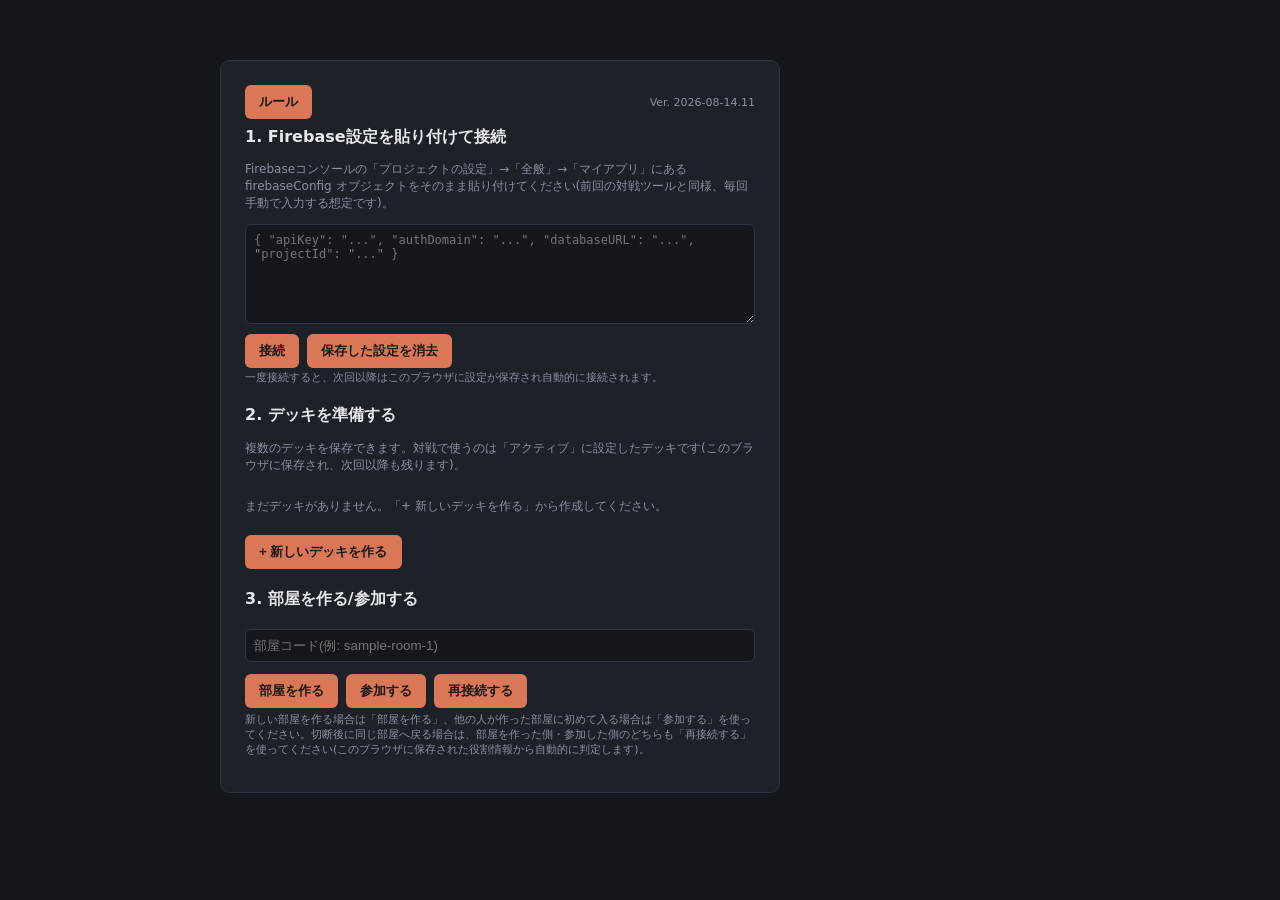
==== ui/online.html @ 0a9084b7 "Update online.html" ====
<!DOCTYPE html>
<html lang="ja">
<head>
<meta charset="UTF-8" />
<meta name="viewport" content="width=device-width, initial-scale=1.0" />
<title>カードゲーム オンライン対戦</title>
<link rel="stylesheet" href="style.css" />
<style>
  #setup-screen {
    max-width: 560px;
    margin: 60px auto;
    padding: 24px;
    background: var(--panel);
    border: 1px solid var(--border);
    border-radius: 10px;
  }
  #setup-screen h2 { margin-top: 0; font-size: 16px; }
  #setup-screen textarea {
    width: 100%;
    min-height: 100px;
    background: #14171c;
    color: var(--text);
    border: 1px solid var(--border);
    border-radius: 6px;
    padding: 8px;
    font-family: monospace;
    font-size: 12px;
  }
  #setup-screen input[type="text"] {
    width: 100%;
    padding: 8px;
    background: #14171c;
    color: var(--text);
    border: 1px solid var(--border);
    border-radius: 6px;
    margin: 6px 0;
  }
  #setup-screen .row { display: flex; gap: 8px; margin-top: 6px; }
  #setup-screen button {
    background: var(--accent);
    border: none;
    color: #1a1a1a;
    font-weight: 600;
    padding: 8px 14px;
    border-radius: 6px;
    cursor: pointer;
  }
  #setup-status { font-size: 12px; color: var(--muted); margin-top: 8px; white-space: pre-wrap; }
  #game-screen { display: none; }
  .hidden-hand-card {
    border: 1px solid var(--border);
    border-radius: 6px;
    background: repeating-linear-gradient(45deg, #262b34, #262b34 6px, #2c323d 6px, #2c323d 12px);
    min-height: 64px;
  }

  #deck-screen { display: none; max-width: 900px; margin: 30px auto; padding: 20px; }
  #deck-screen h2 { font-size: 16px; }

  #deck-list { display: flex; flex-direction: column; gap: 6px; margin-top: 8px; }
  .deck-row {
    display: flex;
    flex-direction: column;
    gap: 6px;
    padding: 8px 10px;
    background: var(--panel);
    border: 1px solid var(--border);
    border-radius: 6px;
  }
  .deck-row.active { border-color: var(--accent); }
  .deck-row-top { display: flex; align-items: center; gap: 8px; }
  .deck-row-bottom { display: flex; align-items: center; gap: 10px; flex-wrap: wrap; }
  .deck-row .deck-name {
    font-weight: 700;
    font-size: 15px;
    white-space: nowrap;
    overflow: hidden;
    text-overflow: ellipsis;
  }
  .deck-row .deck-meta { color: var(--muted); font-size: 11px; }
  .deck-row .deck-meta.ng { color: var(--danger); }
  .deck-row button {
    background: var(--accent2);
    border: none;
    color: #1a1a1a;
    padding: 4px 8px;
    border-radius: 4px;
    cursor: pointer;
    font-size: 11px;
  }
  .deck-row button.danger { background: var(--danger); }
  .deck-row .active-badge {
    background: var(--accent);
    color: #1a1a1a;
    font-size: 10px;
    font-weight: 700;
    padding: 2px 6px;
    border-radius: 10px;
    flex-shrink: 0;
  }
  .deck-row .deck-theme-badge {
    background: var(--panel2, #262b34);
    border: 1px solid var(--border);
    color: var(--muted);
    font-size: 10px;
    font-weight: 700;
    padding: 2px 6px;
    border-radius: 10px;
    flex-shrink: 0;
  }
  #deck-summary {
    position: sticky;
    top: 0;
    background: var(--bg);
    padding: 10px 0;
    display: flex;
    align-items: center;
    gap: 12px;
    border-bottom: 1px solid var(--border);
    margin-bottom: 10px;
    z-index: 5;
  }
  #deck-summary .count { font-size: 20px; font-weight: 700; }
  #deck-summary .count.ok { color: var(--good); }
  #deck-summary .count.ng { color: var(--danger); }
  #deck-summary button {
    background: var(--accent);
    border: none;
    color: #1a1a1a;
    font-weight: 600;
    padding: 8px 14px;
    border-radius: 6px;
    cursor: pointer;
  }
  #deck-summary button:disabled { opacity: 0.4; cursor: not-allowed; }
  #deck-card-list {
    display: grid;
    grid-template-columns: repeat(auto-fill, minmax(150px, 1fr));
    gap: 8px;
  }
  .deck-card {
    border: 1px solid var(--border);
    border-radius: 6px;
    padding: 8px;
    background: #262b34;
    font-size: 12px;
    position: relative; /* ツールチップの基準位置にする */
  }
  .deck-card .name { font-weight: 600; margin-bottom: 2px; }
  .deck-card .meta { color: var(--muted); font-size: 11px; margin-bottom: 6px; }
  .deck-card .qty-row { display: flex; align-items: center; gap: 8px; justify-content: center; }
  .deck-card .qty-row button {
    background: var(--accent2);
    border: none;
    color: #1a1a1a;
    width: 22px;
    height: 22px;
    border-radius: 4px;
    cursor: pointer;
    font-weight: 700;
  }
  .deck-card .qty-row button:disabled { opacity: 0.3; cursor: not-allowed; }
  /* コスト帯・カード種別による枠色(汎用・テーマ系の区別はやめ、全カード共通にする) */
  .deck-card.event { border-color: #1795c9; }     /* イベント(青) */
  .deck-card.tier-low { border-color: #22c58f; }  /* 低コスト(緑) */
  .deck-card.tier-mid { border-color: #d4c722; }  /* 中コスト(黄) */
  .deck-card.tier-high { border-color: #e0392a; box-shadow: 0 0 6px rgba(224, 57, 42, 0.35); } /* 高コスト(赤) */

  .deck-card .cost-num { color: var(--accent); font-weight: 800; font-size: 1.25em; }
  .deck-card:hover .card-effect-tooltip { opacity: 1; }
  .deck-errors { color: var(--danger); font-size: 12px; margin-top: 10px; white-space: pre-wrap; }

  #deck-theme-tabs { display: flex; gap: 6px; margin-bottom: 10px; flex-wrap: wrap; }
  #deck-theme-tabs button {
    background: var(--panel);
    border: 1px solid var(--border);
    color: var(--muted);
    padding: 6px 12px;
    border-radius: 999px;
    cursor: pointer;
    font-size: 12px;
    font-weight: 600;
  }
  #deck-theme-tabs button.active { background: var(--accent); color: #1a1a1a; border-color: var(--accent); }
  #deck-theme-tabs button .theme-count { opacity: 0.75; font-weight: 400; margin-left: 4px; }
  .deck-theme-locked {
    display: inline-block;
    background: var(--panel);
    border: 1px solid var(--border);
    color: var(--muted);
    padding: 6px 12px;
    border-radius: 999px;
    font-size: 12px;
    font-weight: 600;
  }
  #deck-theme-hint { font-size: 11px; color: var(--muted); margin: -4px 0 10px; }
</style>
</head>
<body>
  <div id="setup-screen">
    <div style="display:flex; justify-content:space-between; align-items:center; margin-bottom:8px;">
      <button class="btn-open-rules">ルール</button>
      <p id="app-version-label" style="font-size:11px;color:var(--muted);margin:0;">Ver. -</p>
    </div>
    <h2>1. Firebase設定を貼り付けて接続</h2>
    <p style="font-size:12px;color:var(--muted);">Firebaseコンソールの「プロジェクトの設定」→「全般」→「マイアプリ」にある firebaseConfig オブジェクトをそのまま貼り付けてください(前回の対戦ツールと同様、毎回手動で入力する想定です)。</p>
    <textarea id="firebase-config-input" placeholder='{ "apiKey": "...", "authDomain": "...", "databaseURL": "...", "projectId": "..." }'></textarea>
    <div class="row">
      <button id="btn-connect">接続</button>
      <button id="btn-forget-firebase-config">保存した設定を消去</button>
    </div>
    <p style="font-size:11px;color:var(--muted);margin-top:2px;">一度接続すると、次回以降はこのブラウザに設定が保存され自動的に接続されます。</p>

    <h2 style="margin-top:20px;">2. デッキを準備する</h2>
    <p style="font-size:12px;color:var(--muted);">複数のデッキを保存できます。対戦で使うのは「アクティブ」に設定したデッキです(このブラウザに保存され、次回以降も残ります)。</p>
    <div id="deck-list"></div>
    <div class="row" style="margin-top:8px;">
      <button id="btn-new-deck">+ 新しいデッキを作る</button>
    </div>

    <h2 style="margin-top:20px;">3. 部屋を作る/参加する</h2>
    <input type="text" id="room-code-input" placeholder="部屋コード(例: sample-room-1)" disabled />
    <div class="row">
      <button id="btn-create-room" disabled>部屋を作る</button>
      <button id="btn-join-room" disabled>参加する</button>
      <button id="btn-reconnect-room" disabled>再接続する</button>
    </div>
    <p style="font-size:11px;color:var(--muted);margin-top:4px;">
      新しい部屋を作る場合は「部屋を作る」、他の人が作った部屋に初めて入る場合は「参加する」を使ってください。切断後に同じ部屋へ戻る場合は、部屋を作った側・参加した側のどちらも「再接続する」を使ってください(このブラウザに保存された役割情報から自動的に判定します)。
    </p>
    <div id="setup-status"></div>
  </div>

  <div id="deck-screen">
    <h2>
      <input type="text" id="deck-name-input" placeholder="デッキ名" style="font-size:16px;background:transparent;border:none;border-bottom:1px solid var(--border);color:var(--text);padding:2px 4px;width:240px;" />
      (40枚ちょうど)
    </h2>
    <div id="deck-summary">
      <span class="count" id="deck-count">0/40</span>
      <button id="btn-deck-save" disabled>保存してホームに戻る</button>
      <button id="btn-deck-cancel">キャンセル</button>
    </div>
    <div id="deck-theme-tabs"></div>
    <p id="deck-theme-hint">テーマはデッキ作成時に1つだけ選び、以後そのデッキでは変更できません。別のテーマで組みたい場合は「+ 新しいデッキを作る」から新規に作成してください。</p>
    <div id="deck-card-list"></div>
    <div class="deck-errors" id="deck-errors"></div>
  </div>

  <div id="game-screen">
    <header>
      <h1>カードゲーム オンライン対戦 <span class="sub" id="my-role-label"></span></h1>
      <div id="turn-info"></div>
      <div id="header-end-game-controls">
        <button class="btn-open-rules">ルール</button>
        <button id="btn-end-game">ゲームを終了する</button>
        <button id="btn-end-game-confirm" style="display:none;">本当に終了する(部屋のデータを削除します)</button>
      </div>
    </header>

    <main>
      <section class="player-area" id="area-opponent">
        <h2 id="opponent-label">相手</h2>
        <div class="mini-stats" id="stats-opponent"></div>
        <div class="board-layout mirrored">
          <div class="side-col left-col">
            <div class="zone-box shield-box">
              <div class="zone-label">シールド</div>
              <div class="zone-value shield-value" id="shield-value-opponent">0</div>
            </div>
            <div class="zone-box hp-box">
              <div class="zone-label">HP</div>
              <div class="zone-value" id="hp-value-opponent">0</div>
            </div>
            <div class="zone-box transcend-box" id="transcend-box-opponent">
              <div class="zone-label">超越</div>
              <div class="zone-value" id="transcend-value-opponent">-</div>
            </div>
            <div class="zone-box clickable-zone" id="storage-zone-opponent">
              <div class="zone-label">ストレージ</div>
              <div class="zone-value" id="storage-count-opponent">0</div>
            </div>
            <div class="zone-link exile-mini-link" id="exile-zone-opponent">除外 <span id="exile-count-opponent">0</span></div>
          </div>
          <div class="board-row" id="board-opponent"></div>
          <div class="zone-box event-zone-box" id="event-zone-opponent">
            <div class="zone-label">イベント<br />ゾーン</div>
          </div>
          <div class="side-col right-stack">
            <div class="zone-box cost-box">
              <div class="zone-label">コスト</div>
              <div class="zone-value" id="cost-value-opponent">0/0</div>
            </div>
            <div class="zone-box clickable-zone" id="graveyard-zone-opponent">
              <div class="zone-label">墓地</div>
              <div class="zone-value" id="graveyard-count-opponent">0</div>
            </div>
          </div>
          <div class="hand-row" id="hand-opponent"></div>
          <div class="zone-box clickable-zone deck-zone-box" id="deck-zone-opponent">
            <div class="zone-label">デッキ</div>
            <div class="zone-value" id="deck-count-opponent">0</div>
          </div>
        </div>
      </section>

      <section class="controls">
        <button id="btn-mulligan-me" style="display:none;">マリガン確定</button>
        <button id="btn-confirm-keep" style="display:none;">選択を確定(未選択なら「何も残さない」)</button>
        <button id="btn-return-home" style="display:none;">ホーム画面に戻る</button>
        <div id="selection-info"></div>
      </section>

      <section class="player-area" id="area-me">
        <h2 id="me-label">自分</h2>
        <div class="board-layout">
          <div class="side-col left-col">
            <div class="zone-box shield-box">
              <div class="zone-label">シールド</div>
              <div class="zone-value shield-value" id="shield-value-me">0</div>
            </div>
            <div class="zone-box hp-box">
              <div class="zone-label">HP</div>
              <div class="zone-value" id="hp-value-me">0</div>
            </div>
            <div class="zone-box transcend-box" id="transcend-box-me">
              <div class="zone-label">超越</div>
              <div class="zone-value" id="transcend-value-me">-</div>
            </div>
            <div class="zone-box clickable-zone" id="storage-zone-me">
              <div class="zone-label">ストレージ</div>
              <div class="zone-value" id="storage-count-me">0</div>
            </div>
            <div class="zone-link exile-mini-link" id="exile-zone-me">除外 <span id="exile-count-me">0</span></div>
          </div>
          <div class="board-row" id="board-me"></div>
          <div class="zone-box event-zone-box" id="event-zone-me">
            <div class="zone-label">イベント<br />ゾーン</div>
          </div>
          <div class="side-col right-stack">
            <div class="zone-box cost-box">
              <div class="zone-label">コスト</div>
              <div class="zone-value" id="cost-value-me">0/0</div>
            </div>
            <div class="zone-box clickable-zone" id="graveyard-zone-me">
              <div class="zone-label">墓地</div>
              <div class="zone-value" id="graveyard-count-me">0</div>
            </div>
          </div>
          <div class="hand-row" id="hand-me"></div>
          <div class="zone-box clickable-zone deck-zone-box" id="deck-zone-me">
            <div class="zone-label">デッキ</div>
            <div class="zone-value" id="deck-count-me">0</div>
          </div>
          <button id="btn-end-turn" class="turn-action-btn">ターン終了</button>
        </div>
        <div class="mini-stats" id="stats-me"></div>
      </section>
    </main>

    <aside id="log-panel">
      <h3>ログ</h3>
      <div id="log-content"></div>
    </aside>
  </div>

  <div id="zone-modal-overlay" style="display:none;">
    <div id="zone-modal">
      <div id="zone-modal-header">
        <span id="zone-modal-title"></span>
        <button id="zone-modal-close">閉じる</button>
      </div>
      <div id="zone-modal-content"></div>
    </div>
  </div>

  <!-- 効果対象の選択専用モーダル(イベントカード・モンスター効果どちらの対象選択にも共通で使用)。
       zone-modal-overlayと同じ「画面中央に固定表示」の見た目にした上で、
       「今、効果対象を選択中です」と常時わかるバッジ・明滅する外枠を付けている -->
  <div id="picker-modal-overlay" style="display:none;">
    <div id="picker-modal-box">
      <div id="picker-modal-header">
        <div id="picker-modal-badge">🎯 対象を選択してください</div>
        <div id="picker-modal-header-row">
          <span id="picker-modal-title"></span>
          <button id="picker-modal-cancel">キャンセル</button>
        </div>
      </div>
      <div id="picker-modal-list"></div>
    </div>
  </div>

  <div id="rules-modal-overlay" style="display:none;">
    <div id="rules-modal">
      <div id="rules-modal-header">
        <button id="btn-close-rules">✕ 閉じる</button>
        <span class="rules-modal-title">ルール説明</span>
      </div>
      <div id="rules-modal-content"></div>
    </div>
  </div>

  <script type="module" src="online-app.js"></script>
</body>
</html>
---- ui/style.css ----
:root {
  --bg: #14171c;
  --panel: #1d2128;
  --border: #2f3540;
  --text: #e6e8eb;
  --muted: #8a90a0;
  --accent: #d97757;
  --accent2: #5fb0c9;
  --danger: #e06565;
  --good: #6fbf73;
  --select-glow: #ff3ec8; /* 選択中カード・対象選択モーダルを強調するための専用色(既存の枠色と被らない色にする) */
  /* カード枠色(コスト帯・カード種別ごと。コストが上がるほど「強そう」に見えるよう寒色→暖色→金の順に配色) */
  --tier-event: #8b5cf6;
  --tier-low: #38bdf8;
  --tier-mid: #f97316;
  --tier-high: #fbbf24;
}

* { box-sizing: border-box; }

body {
  margin: 0;
  font-family: "Hiragino Sans", "Noto Sans JP", system-ui, sans-serif;
  background: var(--bg);
  color: var(--text);
  display: grid;
  grid-template-rows: auto 1fr;
  grid-template-columns: 1fr 280px;
  min-height: 100vh;
}

header {
  grid-column: 1 / -1;
  padding: 12px 20px;
  border-bottom: 1px solid var(--border);
  display: flex;
  justify-content: space-between;
  align-items: center;
}
header h1 { font-size: 16px; margin: 0; font-weight: 600; }
header .sub { color: var(--muted); font-weight: 400; font-size: 12px; }
#turn-info { font-size: 13px; color: var(--accent2); }

/* 「ゲームを終了する」はターン終了ボタンと間違えて押されないよう、中央から離した右上に配置する */
#header-end-game-controls {
  display: flex;
  gap: 6px;
}
#header-end-game-controls button {
  font-size: 11px;
  padding: 5px 10px;
  border-radius: 5px;
  border: 1px solid var(--border);
  background: transparent;
  color: var(--muted);
  cursor: pointer;
}
#header-end-game-controls button:hover {
  border-color: var(--danger);
  color: var(--danger);
}
#header-end-game-controls #btn-end-game-confirm {
  background: var(--danger);
  border-color: var(--danger);
  color: #fff;
}
#header-end-game-controls #btn-end-game-confirm:hover {
  opacity: 0.85;
  color: #fff;
}

main {
  display: flex;
  flex-direction: column;
  gap: 10px;
  padding: 12px;
  overflow-y: auto;
}

.player-area {
  background: var(--panel);
  border: 2px solid var(--border);
  border-radius: 8px;
  padding: 10px 14px;
  transition: border-color 0.15s, box-shadow 0.15s;
}
.player-area h2 { margin: 0 0 6px; font-size: 14px; color: var(--muted); }

/* 現在ターン中のプレイヤーの盤面を色付きの枠線でわかりやすくする */
.player-area.active-turn {
  border-color: var(--good);
  box-shadow: 0 0 0 1px var(--good);
}
.player-area.active-turn h2 {
  color: var(--good);
}
.player-area.active-turn h2::after {
  content: "● 手番";
  margin-left: 6px;
  font-size: 11px;
  font-weight: 700;
}

.mini-stats {
  display: flex;
  gap: 16px;
  font-size: 12px;
  color: var(--muted);
  margin: 4px 0;
}
.mini-stats b { color: var(--accent2); }

/* 盤面レイアウト: 左列(シールド/HP/超越/ストレージ/除外) - 中央(場/手札) -
   イベントゾーン - 右列(コスト/墓地) - デッキ(中央〜右をまたぐ) - ターン終了ボタン(自分側のみ) */
.board-layout {
  display: grid;
  grid-template-columns: 92px 1fr 84px 84px;
  grid-template-rows: auto auto auto;
  gap: 8px;
}
.left-col {
  grid-column: 1;
  grid-row: 1 / 3;
}
.board-row {
  grid-column: 2;
  grid-row: 1;
  display: grid;
  grid-template-columns: repeat(4, 1fr);
  gap: 6px;
}
.hand-row {
  grid-column: 2;
  grid-row: 2;
  display: flex;
  flex-wrap: wrap;
  gap: 6px;
  align-content: flex-start;
  position: relative; /* 直接攻撃ヒント表示の基準位置にする */
  min-height: 64px; /* 手札が少ない/0枚でも、場(カード1枚分)と同じくらいの高さを常に確保し、クリックしやすくする */
}
.event-zone-box {
  grid-column: 3;
  grid-row: 1;
}
.right-stack {
  grid-column: 4;
  grid-row: 1;
}
.deck-zone-box {
  grid-column: 3 / 5;
  grid-row: 2;
}
/* 相手側は自分側と鏡写しにするため、場/手札(および付随するイベントゾーン・右列・デッキ)の行を入れ替える */
.board-layout.mirrored .board-row { grid-row: 2; }
.board-layout.mirrored .hand-row { grid-row: 1; }
.board-layout.mirrored .event-zone-box { grid-row: 2; }
.board-layout.mirrored .right-stack { grid-row: 2; }
.board-layout.mirrored .deck-zone-box { grid-row: 1; }

/* 手札ゾーンに攻撃対象としてのヒント表示を出す(モンスター選択中、相手の手札ゾーンをクリックで直接攻撃) */
.hand-row.attack-target-hint {
  outline: 2px dashed var(--danger);
  outline-offset: 2px;
  cursor: pointer;
}
.hand-row.attack-target-hint::after {
  content: "プレイヤーへ直接攻撃";
  position: absolute;
  inset: 0;
  display: flex;
  align-items: center;
  justify-content: center;
  background: rgba(224, 101, 101, 0.15);
  color: var(--danger);
  font-weight: 700;
  font-size: 13px;
  pointer-events: none;
}

/* デッキの下に配置するターン終了ボタン(デッキと同程度の大きさ・見た目) */
.turn-action-btn {
  grid-column: 3 / 5;
  grid-row: 3;
  width: 100%;
  min-height: 56px;
  border: 1px solid var(--border);
  border-radius: 6px;
  background: var(--accent);
  color: #1a1a1a;
  font-weight: 700;
  font-size: 14px;
  cursor: pointer;
}
.turn-action-btn:disabled {
  background: #262b34;
  color: var(--muted);
  border-color: var(--border);
  cursor: default;
}

.side-col {
  display: flex;
  flex-direction: column;
  gap: 6px;
  height: 100%;
}

.zone-box {
  border: 1px solid var(--border);
  border-radius: 6px;
  background: #1b1f26;
  padding: 6px 8px;
  text-align: center;
  min-height: 56px;
  display: flex;
  flex-direction: column;
  align-items: center;
  justify-content: center;
}
.zone-box .zone-label {
  font-size: 11px;
  color: var(--muted);
  line-height: 1.3;
}
.zone-box .zone-value {
  font-size: 18px;
  font-weight: 700;
  margin-top: 2px;
}
.zone-box.shield-box .shield-value {
  color: #4fa3ff; /* シールドはプレイヤーへのダメージに直結するため、他の数字と違う青系で強調 */
}
.zone-box.hp-box .zone-value {
  color: var(--good); /* HPは緑系で表示 */
}
.zone-box.cost-box .zone-value {
  color: var(--accent); /* コストはカード上の表記と揃えてアクセントカラーで表示 */
}
.zone-box.transcend-box .zone-value {
  font-size: 12px;
  color: var(--accent);
}
.zone-box.transcend-box.available .zone-value {
  color: var(--good);
  font-weight: 700;
}
.zone-box.transcend-box.selecting {
  border-color: var(--good);
  box-shadow: 0 0 0 1px var(--good);
  background: rgba(111, 191, 115, 0.12);
}
.zone-box.clickable-zone {
  cursor: pointer;
  transition: border-color 0.1s;
}
.zone-box.clickable-zone:hover {
  border-color: var(--accent2);
}
.event-zone-box {
  color: var(--accent2);
}
.event-zone-box.occupied {
  align-items: stretch;
  justify-content: flex-start;
  padding: 4px;
}
.event-zone-box .event-zone-card {
  cursor: default;
  min-height: 0;
  padding: 4px 6px;
  font-size: 10px;
  border-color: var(--tier-event);
}
.event-zone-box .event-zone-card .name {
  font-size: 11px;
  line-height: 1.3;
}
/* 除外:ほぼゲームに関与しないため、他ゾーンのような大きな枠は使わず、
   墓地等と同様にクリックで中身を確認できる小さいテキストリンクとして表示する */
.exile-mini-link {
  font-size: 12px;
  text-align: center;
  padding: 2px 0;
}

.card {
  border: 1px solid var(--border);
  border-radius: 6px;
  padding: 6px 8px;
  font-size: 12px;
  background: #262b34;
  cursor: pointer;
  min-height: 64px;
  display: flex;
  flex-direction: column;
  justify-content: space-between;
  transition: border-color 0.1s;
  position: relative; /* ツールチップの基準位置にする */
}
.card:hover { border-color: var(--accent2); }
/* 「選択中」の表示は、コスト帯(tier-low/mid/high)や状態(transcend-candidate等)の
   枠色と同じ「border-color」を取り合っていたため、他の色付き枠と組み合わさると
   選択中かどうか非常にわかりにくくなっていた(2026/08/12修正)。
   そこで選択中の強調は既存のborder-colorとは競合しない外側のoutline+box-shadowに
   分離し、専用色でゆっくり明滅させることで、他の枠色と共存しても常に判別できるようにした */
.card.selected {
  outline: 3px solid var(--select-glow);
  outline-offset: 3px;
  animation: card-selected-pulse 1s ease-in-out infinite;
}
@keyframes card-selected-pulse {
  0%, 100% { box-shadow: 0 0 0 0 rgba(255, 62, 200, 0.0); }
  50% { box-shadow: 0 0 12px 4px rgba(255, 62, 200, 0.65); }
}
.card.empty-slot { background: transparent; border-style: dashed; color: var(--muted); cursor: default; align-items: center; justify-content: center; }
.card.event-zone { border-color: var(--tier-event); color: var(--tier-event); font-size: 11px; }
.card .name { font-weight: 600; }
.card .race-line {
  font-size: 11px;
  color: var(--muted);
  line-height: 1.2;
}
.card .name.monster-name {
  font-size: 15px;
  font-weight: 800;
  line-height: 1.25;
}
.card .stat-line { color: var(--muted); }
.card .cost-num {
  color: var(--accent);
  font-weight: 800;
  font-size: 1.25em;
}
.card .keywords { color: var(--accent); font-size: 11px; }
.card.event { border-color: var(--tier-event); }
/* コスト帯による枠色(1〜3/4〜7/8,9)。コストが高いほど強そうな印象になるよう寒色→暖色→金の順 */
.card.tier-low { border-color: var(--tier-low); }
.card.tier-mid { border-color: var(--tier-mid); }
.card.tier-high { border-color: var(--tier-high); box-shadow: 0 0 6px rgba(251, 191, 36, 0.35); }
.card.sick { opacity: 0.55; }
/* 超越の選択待ちモード中、対象になりうる自分のモンスターを目立たせる */
.card.transcend-candidate {
  border-color: var(--good);
  box-shadow: 0 0 0 1px var(--good);
}

/* リリース召喚の対象として選択可能なモンスター(クリック/ドラッグ&ドロップ共通) */
.card.release-target {
  border-color: var(--accent);
  box-shadow: 0 0 0 1px var(--accent);
  cursor: pointer;
}

/* ドラッグ中の手札を、ドロップ可能な場所の上に重ねたときのハイライト */
.card.drag-target,
.zone-box.drag-target {
  border-color: var(--accent2);
  box-shadow: 0 0 0 2px var(--accent2);
}

/* ドラッグ可能な手札カードは、つかめることが分かるカーソルにする */
.card[draggable="true"] {
  cursor: grab;
}
.card[draggable="true"]:active {
  cursor: grabbing;
}

/* カード効果のホバーツールチップ(偉人カードゲームと同様の仕様) */
.card-effect-tooltip {
  position: absolute;
  left: 50%;
  bottom: calc(100% + 6px);
  transform: translateX(-50%);
  width: max-content;
  max-width: 220px;
  background: #0f1216;
  border: 1px solid var(--accent2);
  border-radius: 6px;
  padding: 8px 10px;
  font-size: 11px;
  line-height: 1.5;
  color: var(--text);
  white-space: normal;
  z-index: 50;
  opacity: 0;
  pointer-events: none;
  transition: opacity 0.1s;
  box-shadow: 0 4px 12px rgba(0,0,0,0.5);
}
.card:hover .card-effect-tooltip {
  opacity: 1;
}

.controls {
  display: flex;
  flex-direction: column;
  align-items: center;
  gap: 6px;
  padding: 6px 0;
}
.controls button {
  background: var(--accent);
  border: none;
  color: #1a1a1a;
  font-weight: 600;
  padding: 8px 16px;
  border-radius: 6px;
  cursor: pointer;
}
.controls button:disabled { opacity: 0.4; cursor: not-allowed; }
#selection-info { font-size: 12px; color: var(--muted); min-height: 16px; }

#log-panel {
  grid-row: 2;
  grid-column: 2;
  border-left: 1px solid var(--border);
  padding: 10px;
  overflow-y: auto;
  font-size: 11px;
  color: var(--muted);
}
#log-panel h3 { font-size: 12px; color: var(--text); margin-top: 0; }
#log-content div { padding: 2px 0; border-bottom: 1px solid #22262e; }
#log-content strong { font-weight: 600; color: var(--text); }

.winner-banner {
  grid-column: 1 / -1;
  background: var(--good);
  color: #10130f;
  text-align: center;
  padding: 8px;
  font-weight: 700;
}

.zone-link {
  text-decoration: underline dotted;
  cursor: pointer;
  color: var(--accent2);
}
.zone-link:hover { color: var(--accent); }

/* 中身を確認するだけの墓地・デッキ等のモーダルと、効果対象を選択させるpickerモーダルの
   両方に適用する共通の背景オーバーレイ。以前は#picker-modal-overlay側にこのルールが
   適用されておらず、画面中央に固定表示されず、DOM上の位置(相手盤面の横)にそのまま
   表示されてしまい、スクロールしないと見えないことがあった(2026/08/12修正) */
#zone-modal-overlay,
#picker-modal-overlay {
  position: fixed;
  inset: 0;
  background: rgba(0,0,0,0.6);
  display: flex;
  align-items: center;
  justify-content: center;
  z-index: 100;
}
#zone-modal,
#picker-modal-box {
  background: var(--panel);
  border: 1px solid var(--border);
  border-radius: 8px;
  width: min(420px, 90vw);
  max-height: 70vh;
  display: flex;
  flex-direction: column;
}
/* pickerモーダル(効果対象の選択)は、単なる中身確認用のzone-modalと違い、
   「プレイヤーの操作待ち」であることが一目でわかるよう、枠を強調色にして
   ゆっくり明滅させる(対象選択中であることの明示) */
#picker-modal-box {
  border: 2px solid var(--select-glow);
  animation: picker-modal-pulse 1.4s ease-in-out infinite;
}
@keyframes picker-modal-pulse {
  0%, 100% { box-shadow: 0 0 0 0 rgba(255, 62, 200, 0.0); }
  50% { box-shadow: 0 0 14px 3px rgba(255, 62, 200, 0.55); }
}
#zone-modal-header,
#picker-modal-header {
  display: flex;
  justify-content: space-between;
  align-items: center;
  padding: 10px 14px;
  border-bottom: 1px solid var(--border);
  font-weight: 600;
}
#picker-modal-header {
  background: rgba(255, 62, 200, 0.12);
  flex-direction: column;
  align-items: stretch;
  gap: 4px;
}
#picker-modal-header-row {
  display: flex;
  justify-content: space-between;
  align-items: center;
}
#picker-modal-badge {
  font-size: 11px;
  font-weight: 700;
  color: var(--select-glow);
  letter-spacing: 0.02em;
}
#zone-modal-header button,
#picker-modal-header button {
  background: var(--accent);
  border: none;
  color: #1a1a1a;
  padding: 4px 10px;
  border-radius: 4px;
  cursor: pointer;
}
#zone-modal-content {
  padding: 10px 14px;
  overflow-y: auto;
  font-size: 13px;
}
#zone-modal-content div {
  padding: 3px 0;
  border-bottom: 1px solid #22262e;
}

#picker-modal-list {
  padding: 10px 14px;
  overflow-y: auto;
  display: flex;
  flex-direction: column;
  gap: 6px;
}
#picker-modal-list button.picker-item {
  text-align: left;
  background: #262b34;
  border: 1px solid var(--border);
  color: var(--text);
  padding: 8px 10px;
  border-radius: 6px;
  cursor: pointer;
  font-size: 13px;
}
#picker-modal-list button.picker-item:hover {
  border-color: var(--accent2);
}

/* ルール説明モーダル。長文になるため、本文だけがスクロールし、
   閉じるボタンを含むヘッダーは常に左上に表示され続けるようにする */
#rules-modal-overlay {
  position: fixed;
  inset: 0;
  background: rgba(0,0,0,0.6);
  display: flex;
  align-items: center;
  justify-content: center;
  z-index: 200;
}
#rules-modal {
  background: var(--panel);
  border: 1px solid var(--border);
  border-radius: 8px;
  width: min(560px, 92vw);
  max-height: 85vh;
  display: flex;
  flex-direction: column;
  overflow: hidden;
}
#rules-modal-header {
  display: flex;
  align-items: center;
  gap: 10px;
  padding: 10px 14px;
  border-bottom: 1px solid var(--border);
  flex-shrink: 0;
  background: var(--panel);
}
#rules-modal-header button {
  background: var(--accent);
  border: none;
  color: #1a1a1a;
  font-weight: 700;
  padding: 6px 14px;
  border-radius: 6px;
  cursor: pointer;
  flex-shrink: 0;
}
#rules-modal-header .rules-modal-title {
  font-weight: 700;
  font-size: 14px;
}
#rules-modal-content {
  padding: 4px 16px 18px;
  overflow-y: auto;
  font-size: 13px;
  line-height: 1.7;
}
#rules-modal-content h3 {
  font-size: 14px;
  margin: 18px 0 6px;
  padding-top: 10px;
  border-top: 1px solid #22262e;
  color: var(--accent2);
}
#rules-modal-content h3:first-child { margin-top: 10px; padding-top: 0; border-top: none; }
#rules-modal-content p { margin: 6px 0; }
#rules-modal-content ul, #rules-modal-content ol { margin: 6px 0; padding-left: 20px; }
#rules-modal-content li { margin: 3px 0; }
#rules-modal-content table { border-collapse: collapse; width: 100%; margin: 8px 0; font-size: 12px; }
#rules-modal-content th, #rules-modal-content td {
  border: 1px solid var(--border);
  padding: 5px 8px;
  text-align: left;
  vertical-align: top;
}
#rules-modal-content th { background: #262b34; }
#rules-modal-content strong { color: var(--accent); }

/* ホーム画面・対戦画面それぞれに置く「ルール」ボタン */
.btn-open-rules {
  background: var(--accent2);
  border: none;
  color: #1a1a1a;
  font-weight: 600;
  padding: 6px 12px;
  border-radius: 6px;
  cursor: pointer;
}

/* ==========================================================
   演出・効果音まわり(カード破壊・ダメージ・回復・召喚・ドロー)
   JS側(app.js / online-app.js)のprocessUiEvents()から生成される。
   ========================================================== */

/* モンスターが破壊された瞬間、その枠に一瞬重ねて表示する演出。
   派手めに: 赤い閃光→カード名がひび割れるように拡大しながらフェードアウト */
.destroy-fx {
  position: fixed;
  pointer-events: none;
  z-index: 500;
  display: flex;
  align-items: center;
  justify-content: center;
  border-radius: 8px;
  animation: destroy-flash 0.6s ease-out forwards;
}
.destroy-fx-label {
  font-weight: 700;
  font-size: 13px;
  color: #fff;
  background: rgba(224, 101, 101, 0.92);
  padding: 4px 10px;
  border-radius: 6px;
  box-shadow: 0 0 18px 4px rgba(224, 101, 101, 0.85);
  animation: destroy-label 0.6s ease-out forwards;
  white-space: nowrap;
}
@keyframes destroy-flash {
  0% { background: rgba(224, 101, 101, 0.55); box-shadow: 0 0 0 0 rgba(224,101,101,0.9); }
  15% { background: rgba(224, 101, 101, 0.28); box-shadow: 0 0 24px 10px rgba(224,101,101,0.6); }
  100% { background: rgba(224, 101, 101, 0); box-shadow: 0 0 0 0 rgba(224,101,101,0); }
}
@keyframes destroy-label {
  0% { transform: scale(0.7) rotate(-2deg); opacity: 0; }
  20% { transform: scale(1.15) rotate(1deg); opacity: 1; }
  70% { transform: scale(1) rotate(0deg); opacity: 1; }
  100% { transform: scale(1.3) rotate(0deg); opacity: 0; }
}

/* まだ場に残っているモンスターがダメージを受けたときの、控えめな一瞬の赤フラッシュ */
.card.hit-flash {
  animation: hit-flash-anim 0.3s ease-out;
}
@keyframes hit-flash-anim {
  0% { box-shadow: 0 0 0 2px rgba(224, 101, 101, 0.9) inset; }
  100% { box-shadow: 0 0 0 0 rgba(224, 101, 101, 0) inset; }
}

/* 召喚された瞬間、控えめにポップインする演出 */
.card.summon-pop {
  animation: summon-pop-anim 0.35s ease-out;
}
@keyframes summon-pop-anim {
  0% { transform: scale(0.85); opacity: 0.4; }
  100% { transform: scale(1); opacity: 1; }
}

/* ダメージ・回復の数値ポップアップ(控えめ) */
.floating-fx {
  position: fixed;
  pointer-events: none;
  z-index: 500;
  font-weight: 700;
  font-size: 13px;
  transform: translate(-50%, 0);
  animation: float-up 0.9s ease-out forwards;
  white-space: nowrap;
}
.floating-fx.dmg-text { color: #ff8a8a; text-shadow: 0 0 4px rgba(0,0,0,0.6); }
.floating-fx.dmg-text-big { color: #ff8a8a; font-size: 18px; text-shadow: 0 0 6px rgba(0,0,0,0.7); }
.floating-fx.heal-text { color: #8fe0a0; font-size: 15px; text-shadow: 0 0 5px rgba(0,0,0,0.7); }
@keyframes float-up {
  0% { opacity: 0; transform: translate(-50%, 4px) scale(0.9); }
  15% { opacity: 1; transform: translate(-50%, -6px) scale(1.05); }
  100% { opacity: 0; transform: translate(-50%, -34px) scale(1); }
}
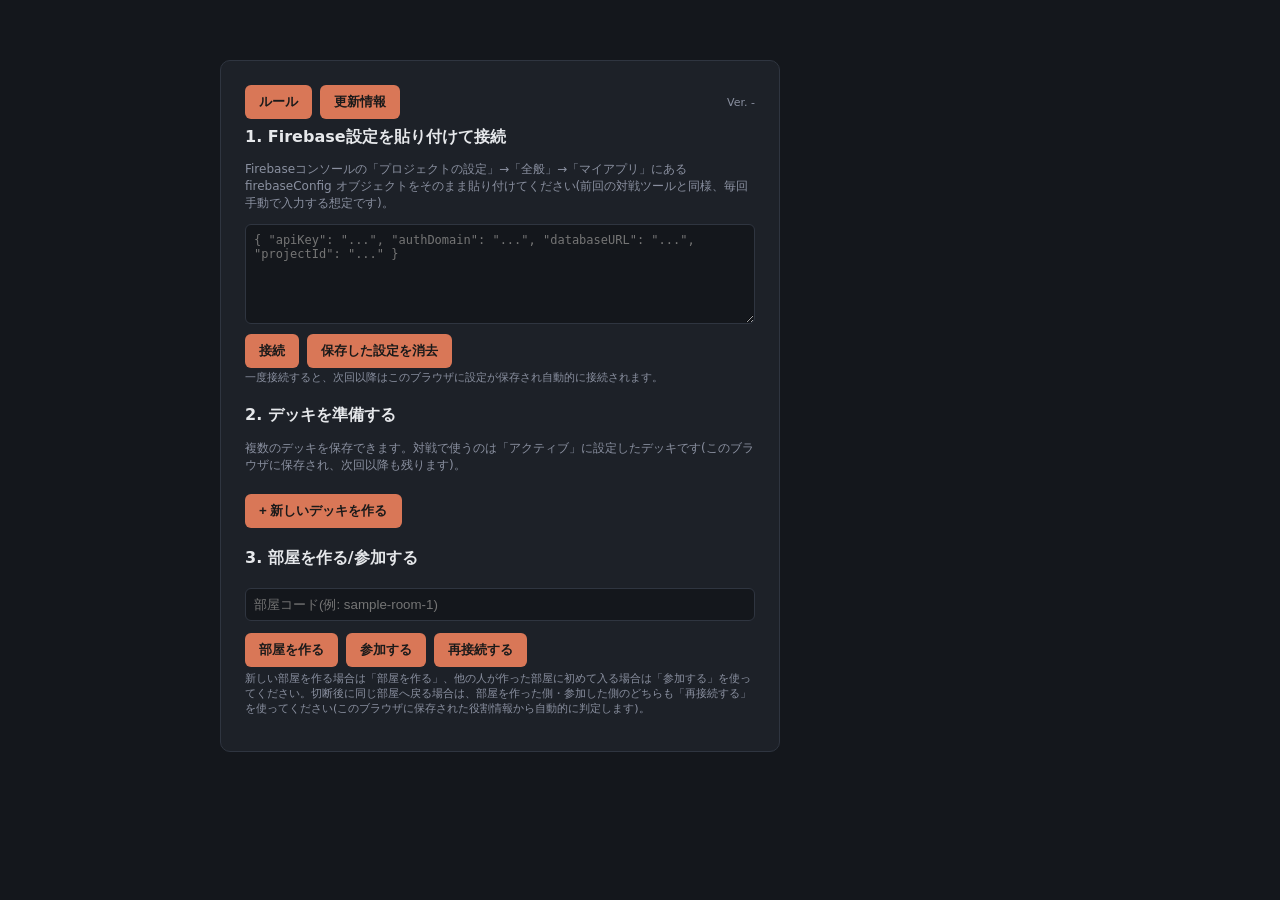
==== commit b7e04a00: "Update online.html" ====
--- a/ui/online.html
+++ b/ui/online.html
@@ -199,7 +199,10 @@
 <body>
   <div id="setup-screen">
     <div style="display:flex; justify-content:space-between; align-items:center; margin-bottom:8px;">
-      <button class="btn-open-rules">ルール</button>
+      <div style="display:flex; gap:8px;">
+        <button class="btn-open-rules">ルール</button>
+        <button class="btn-open-patchnotes">更新情報</button>
+      </div>
       <p id="app-version-label" style="font-size:11px;color:var(--muted);margin:0;">Ver. -</p>
     </div>
     <h2>1. Firebase設定を貼り付けて接続</h2>
@@ -400,6 +403,16 @@
     </div>
   </div>
 
+  <div id="patch-modal-overlay" style="display:none;">
+    <div id="patch-modal">
+      <div id="patch-modal-header">
+        <button id="btn-close-patchnotes">✕ 閉じる</button>
+        <span class="patch-modal-title">更新情報(カード変更履歴)</span>
+      </div>
+      <div id="patch-modal-content"></div>
+    </div>
+  </div>
+
   <script type="module" src="online-app.js"></script>
 </body>
 </html>
--- a/ui/style.css
+++ b/ui/style.css
@@ -316,7 +316,9 @@
 .card.empty-slot { background: transparent; border-style: dashed; color: var(--muted); cursor: default; align-items: center; justify-content: center; }
 .card.event-zone { border-color: var(--tier-event); color: var(--tier-event); font-size: 11px; }
 .card .name { font-weight: 600; }
-.card .race-line {
+/* .race-line(カードの種類表示)は.card以外の場所(デッキ編集画面の.deck-card等)でも
+   使えるよう、.cardスコープに限定しない汎用クラスとして定義する(2026/08/14) */
+.race-line {
   font-size: 11px;
   color: var(--muted);
   line-height: 1.2;
@@ -392,6 +394,26 @@
 .card:hover .card-effect-tooltip {
   opacity: 1;
 }
+/* 場(board-row)のツールチップ位置調整(2026/08/14修正: 左端のカードで手札と重なって
+   効果文が読めなくなっていた不具合の対応)。
+   ①相手の場(mirrored)は真上に相手の手札(hand-row)があるため、上向きに表示すると
+   　必ず手札の上に重なって隠れてしまう。相手側だけ下向き表示に切り替える
+   ②中央揃え(left:50%)のままだと、一番左・一番右のカードでは吹き出しが画面端や
+   　隣接パネル(左列のシールド/超越/ストレージ等)からはみ出しやすいため、
+   　両端のカード(data-slot="0"/"3")だけ左揃え・右揃えに変更する */
+.board-layout.mirrored .board-row .card-effect-tooltip {
+  bottom: auto;
+  top: calc(100% + 6px);
+}
+.board-row [data-slot="0"] .card-effect-tooltip {
+  left: 0;
+  transform: none;
+}
+.board-row [data-slot="3"] .card-effect-tooltip {
+  left: auto;
+  right: 0;
+  transform: none;
+}
 
 .controls {
   display: flex;
@@ -516,9 +538,33 @@
   overflow-y: auto;
   font-size: 13px;
 }
-#zone-modal-content div {
-  padding: 3px 0;
+/* 直下の行(1枚ごとのカード)にのみ区切り線を入れる(直接の子要素にのみ適用する
+   ">"を使わないと、カード内の種類・効果文などの入れ子divにも線が入ってしまうため) */
+#zone-modal-content > div {
+  padding: 6px 0;
   border-bottom: 1px solid #22262e;
+}
+/* デッキ・ストレージ・墓地・除外の中身確認モーダル：種類・ステータス・効果文が
+   一目で分かるよう、名前だけの表示から1枚ずつのミニカード表示に変更(2026/08/14) */
+.zone-modal-card-head {
+  display: flex;
+  justify-content: space-between;
+  align-items: baseline;
+}
+.zone-modal-card-name {
+  font-weight: 600;
+  color: var(--text);
+}
+.zone-modal-card-meta {
+  font-size: 11px;
+  color: var(--accent2);
+  margin-top: 2px;
+}
+.zone-modal-card-effect {
+  font-size: 11.5px;
+  color: var(--muted);
+  line-height: 1.5;
+  margin-top: 4px;
 }
 
 #picker-modal-list {
@@ -540,6 +586,19 @@
 }
 #picker-modal-list button.picker-item:hover {
   border-color: var(--accent2);
+}
+/* 選択肢の下に効果文を常時表示する(2026/08/14追加)。
+   選ぶ前に効果を確認できず選びにくい、というフィードバックを受けて、
+   .card-effect-tooltipのようなホバー依存の表示ではなく常時表示に変更した */
+.picker-item-name {
+  font-weight: 600;
+}
+.picker-item-effect {
+  margin-top: 4px;
+  font-size: 11px;
+  line-height: 1.5;
+  color: var(--muted);
+  white-space: normal;
 }
 
 /* ルール説明モーダル。長文になるため、本文だけがスクロールし、
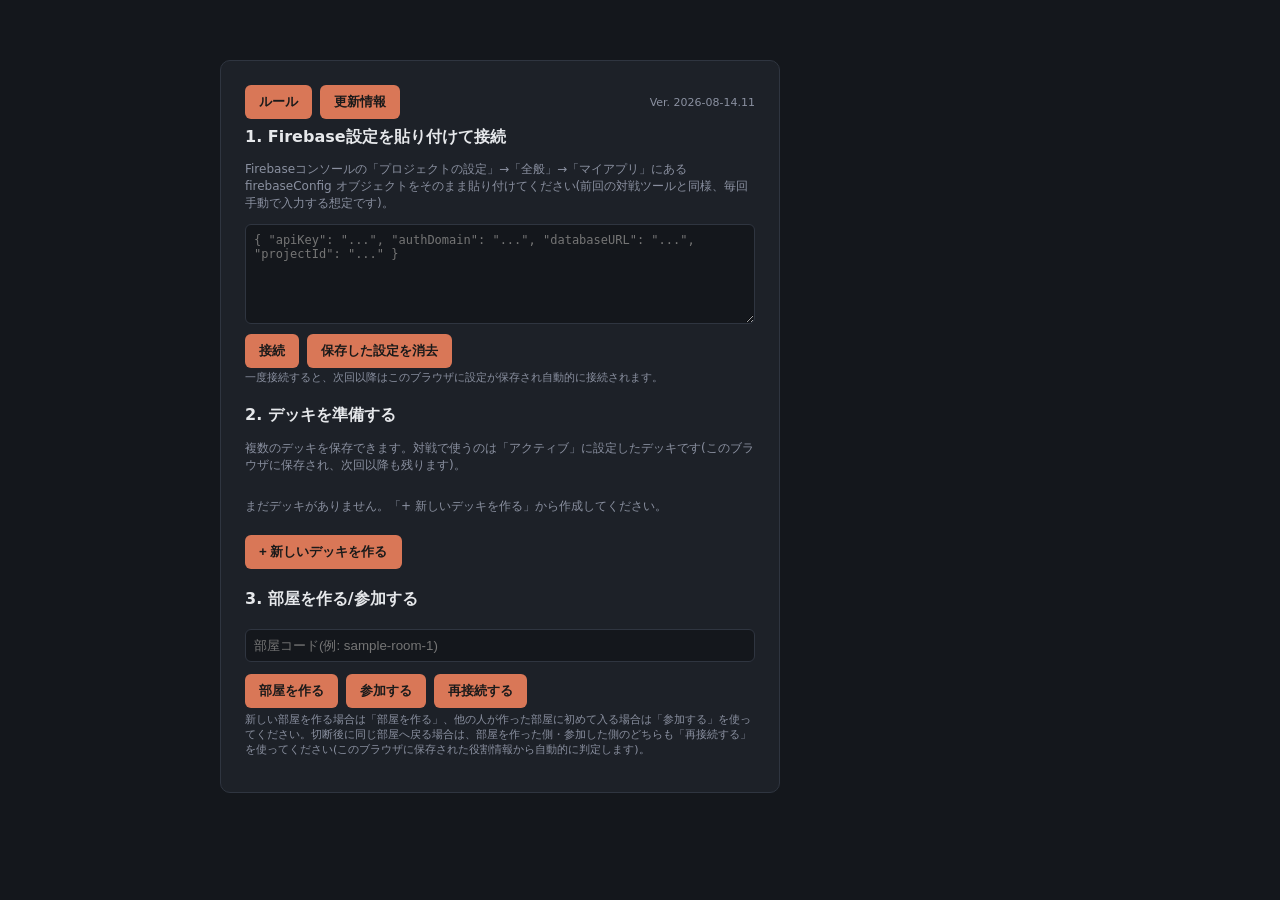
==== commit cf43b69a: "Update online.html" ====
--- a/ui/online.html
+++ b/ui/online.html
@@ -235,6 +235,9 @@
   </div>
 
   <div id="deck-screen">
+    <div style="display:flex; justify-content:flex-end; margin-bottom:4px;">
+      <button class="btn-open-patchnotes">更新情報</button>
+    </div>
     <h2>
       <input type="text" id="deck-name-input" placeholder="デッキ名" style="font-size:16px;background:transparent;border:none;border-bottom:1px solid var(--border);color:var(--text);padding:2px 4px;width:240px;" />
       (40枚ちょうど)
@@ -256,6 +259,7 @@
       <div id="turn-info"></div>
       <div id="header-end-game-controls">
         <button class="btn-open-rules">ルール</button>
+        <button class="btn-open-patchnotes">更新情報</button>
         <button id="btn-end-game">ゲームを終了する</button>
         <button id="btn-end-game-confirm" style="display:none;">本当に終了する(部屋のデータを削除します)</button>
       </div>
--- a/ui/style.css
+++ b/ui/style.css
@@ -672,8 +672,80 @@
 #rules-modal-content th { background: #262b34; }
 #rules-modal-content strong { color: var(--accent); }
 
-/* ホーム画面・対戦画面それぞれに置く「ルール」ボタン */
-.btn-open-rules {
+/* 更新情報(パッチノート)モーダル。構造・見た目はルールモーダルと揃えている */
+#patch-modal-overlay {
+  position: fixed;
+  inset: 0;
+  background: rgba(0,0,0,0.6);
+  display: flex;
+  align-items: center;
+  justify-content: center;
+  z-index: 200;
+}
+#patch-modal {
+  background: var(--panel);
+  border: 1px solid var(--border);
+  border-radius: 8px;
+  width: min(560px, 92vw);
+  max-height: 85vh;
+  display: flex;
+  flex-direction: column;
+  overflow: hidden;
+}
+#patch-modal-header {
+  display: flex;
+  align-items: center;
+  gap: 10px;
+  padding: 10px 14px;
+  border-bottom: 1px solid var(--border);
+  flex-shrink: 0;
+  background: var(--panel);
+}
+#patch-modal-header button {
+  background: var(--accent);
+  border: none;
+  color: #1a1a1a;
+  font-weight: 700;
+  padding: 6px 14px;
+  border-radius: 6px;
+  cursor: pointer;
+  flex-shrink: 0;
+}
+#patch-modal-header .patch-modal-title {
+  font-weight: 700;
+  font-size: 14px;
+}
+#patch-modal-content {
+  padding: 4px 16px 18px;
+  overflow-y: auto;
+  font-size: 13px;
+  line-height: 1.6;
+}
+#patch-modal-content .patch-empty { margin: 16px 0; color: var(--muted); }
+#patch-modal-content .patch-day {
+  margin: 16px 0 6px;
+  padding-top: 12px;
+  border-top: 1px solid #22262e;
+}
+#patch-modal-content .patch-day:first-child { padding-top: 0; border-top: none; margin-top: 10px; }
+#patch-modal-content .patch-date {
+  font-weight: 700;
+  font-size: 13px;
+  color: var(--accent2);
+  margin: 0 0 8px;
+}
+#patch-modal-content .patch-card { margin: 0 0 10px 4px; }
+#patch-modal-content .patch-card-name {
+  font-weight: 700;
+  margin: 0 0 2px;
+}
+#patch-modal-content .patch-card ul { margin: 2px 0; padding-left: 20px; }
+#patch-modal-content .patch-card li { margin: 2px 0; }
+#patch-modal-content .patch-before { color: var(--muted); text-decoration: line-through; }
+#patch-modal-content .patch-after { color: var(--accent); font-weight: 600; }
+
+/* ホーム画面・対戦画面それぞれに置く「ルール」「更新情報」ボタン */
+.btn-open-rules, .btn-open-patchnotes {
   background: var(--accent2);
   border: none;
   color: #1a1a1a;
@@ -681,6 +753,19 @@
   padding: 6px 12px;
   border-radius: 6px;
   cursor: pointer;
+  position: relative;
+}
+/* 前回見た時点より新しい更新情報がある間だけ表示される「未読」ドット */
+.btn-open-patchnotes.has-unread::after {
+  content: "";
+  position: absolute;
+  top: -3px;
+  right: -3px;
+  width: 9px;
+  height: 9px;
+  border-radius: 50%;
+  background: #e05d5d;
+  border: 1.5px solid var(--bg, #14171c);
 }
 
 /* ==========================================================
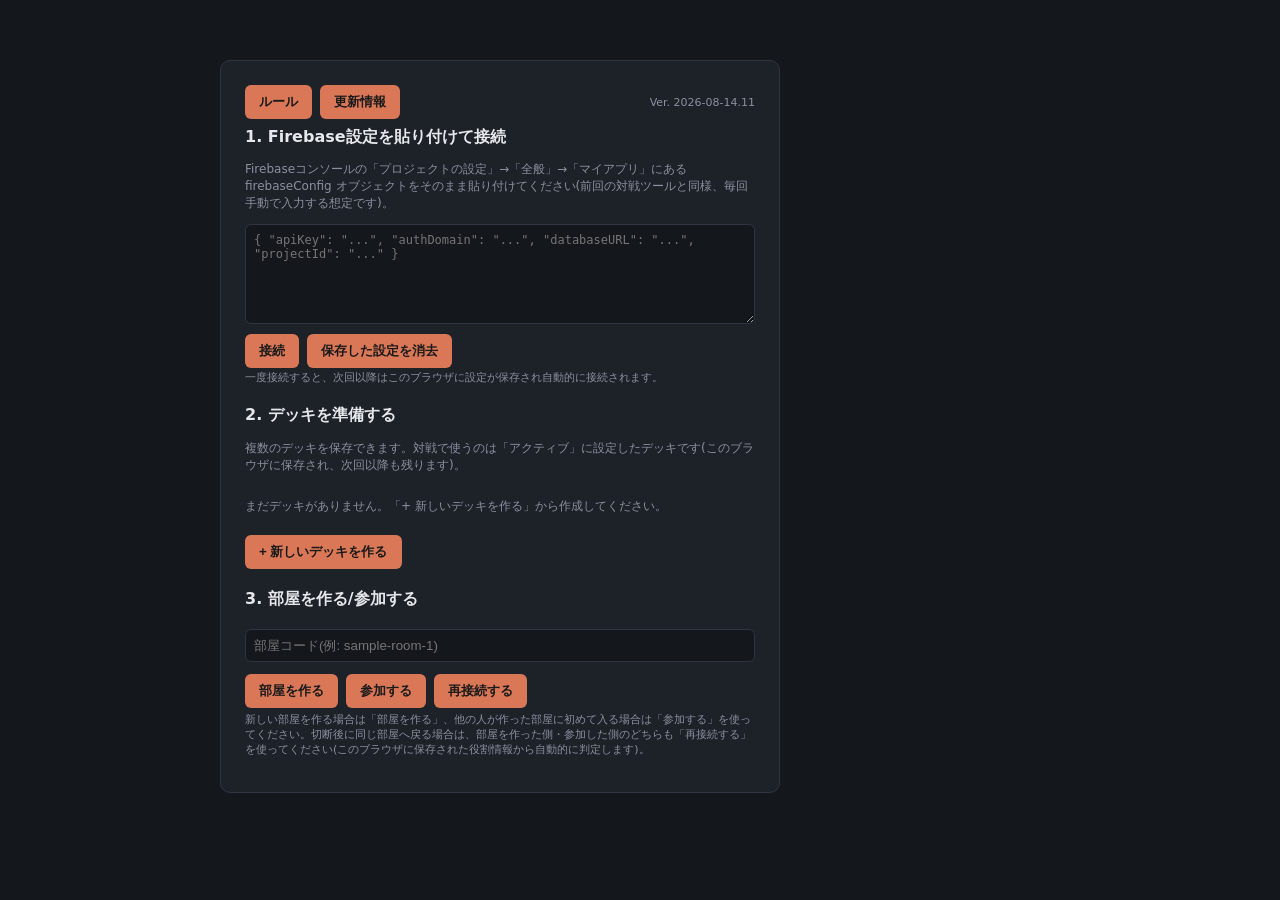
==== commit f21ebf50: "Update online.html" ====
--- a/ui/online.html
+++ b/ui/online.html
@@ -133,11 +133,56 @@
     cursor: pointer;
   }
   #deck-summary button:disabled { opacity: 0.4; cursor: not-allowed; }
+  #deck-builder-columns {
+    display: flex;
+    gap: 16px;
+    align-items: flex-start;
+  }
+  #deck-builder-main { flex: 1; min-width: 0; }
+  #deck-builder-side {
+    width: 220px;
+    flex-shrink: 0;
+    position: sticky;
+    top: 12px;
+    background: #1b1f27;
+    border: 1px solid var(--border);
+    border-radius: 8px;
+    padding: 10px;
+    max-height: 70vh;
+    overflow-y: auto;
+  }
+  .deck-side-heading {
+    font-size: 12px;
+    color: var(--muted);
+    margin: 0 0 8px;
+    font-weight: 600;
+  }
+  .deck-current-empty { color: var(--muted); font-size: 12px; padding: 8px 0; }
+  .deck-current-row {
+    display: flex;
+    align-items: center;
+    gap: 6px;
+    padding: 5px 4px;
+    border-bottom: 1px solid var(--border);
+    cursor: pointer;
+    font-size: 12px;
+  }
+  .deck-current-row:hover { background: rgba(255,255,255,0.05); }
+  .deck-current-row .dcr-cost { flex-shrink: 0; }
+  .deck-current-row .dcr-name { flex: 1; overflow: hidden; text-overflow: ellipsis; white-space: nowrap; }
+  .deck-current-row .dcr-count { color: var(--accent2); font-weight: 700; flex-shrink: 0; }
   #deck-card-list {
     display: grid;
     grid-template-columns: repeat(auto-fill, minmax(150px, 1fr));
     gap: 8px;
   }
+  #deck-special-list {
+    display: grid;
+    grid-template-columns: repeat(auto-fill, minmax(150px, 1fr));
+    gap: 8px;
+  }
+  .deck-card.special-summon-only { opacity: 0.85; }
+  .special-summon-only-label { color: var(--muted); font-size: 10px; margin-top: 4px; line-height: 1.4; }
   .deck-card {
     border: 1px solid var(--border);
     border-radius: 6px;
@@ -145,6 +190,10 @@
     background: #262b34;
     font-size: 12px;
     position: relative; /* ツールチップの基準位置にする */
+  }
+  @media (max-width: 720px) {
+    #deck-builder-columns { flex-direction: column; }
+    #deck-builder-side { width: 100%; position: static; max-height: none; }
   }
   .deck-card .name { font-weight: 600; margin-bottom: 2px; }
   .deck-card .meta { color: var(--muted); font-size: 11px; margin-bottom: 6px; }
@@ -196,7 +245,7 @@
   #deck-theme-hint { font-size: 11px; color: var(--muted); margin: -4px 0 10px; }
 </style>
 </head>
-<body>
+<body class="page-online">
   <div id="setup-screen">
     <div style="display:flex; justify-content:space-between; align-items:center; margin-bottom:8px;">
       <div style="display:flex; gap:8px;">
@@ -249,8 +298,20 @@
     </div>
     <div id="deck-theme-tabs"></div>
     <p id="deck-theme-hint">テーマはデッキ作成時に1つだけ選び、以後そのデッキでは変更できません。別のテーマで組みたい場合は「+ 新しいデッキを作る」から新規に作成してください。</p>
-    <div id="deck-card-list"></div>
+    <div id="deck-builder-columns">
+      <div id="deck-builder-main">
+        <div id="deck-card-list"></div>
+      </div>
+      <div id="deck-builder-side">
+        <h3 class="deck-side-heading">現在のデッキ(クリックで1枚減らせます)</h3>
+        <div id="deck-current-list"></div>
+      </div>
+    </div>
     <div class="deck-errors" id="deck-errors"></div>
+    <h3 class="deck-side-heading" id="deck-special-heading" style="margin-top:22px;">
+      参考: カード効果でのみ場に出るカード(デッキには入れられません)
+    </h3>
+    <div id="deck-special-list"></div>
   </div>
 
   <div id="game-screen">
--- a/ui/style.css
+++ b/ui/style.css
@@ -401,7 +401,11 @@
    ②中央揃え(left:50%)のままだと、一番左・一番右のカードでは吹き出しが画面端や
    　隣接パネル(左列のシールド/超越/ストレージ等)からはみ出しやすいため、
    　両端のカード(data-slot="0"/"3")だけ左揃え・右揃えに変更する */
-.board-layout.mirrored .board-row .card-effect-tooltip {
+/* ローカル版(index.html)のみ、相手の場は下向き表示のまま(相手の手札も実物が見えるため、
+   上向きだと相手の手札と重なって隠れてしまう)。オンライン版(online.html)は相手の手札が
+   非公開(中身のないカード裏面のみ)のため下向きにする必要がなく、それどころか下向きのままだと
+   すぐ下にある自分の場のモンスターと重なって読めなくなっていた(2026/08/21修正)。 */
+body.page-local .board-layout.mirrored .board-row .card-effect-tooltip {
   bottom: auto;
   top: calc(100% + 6px);
 }
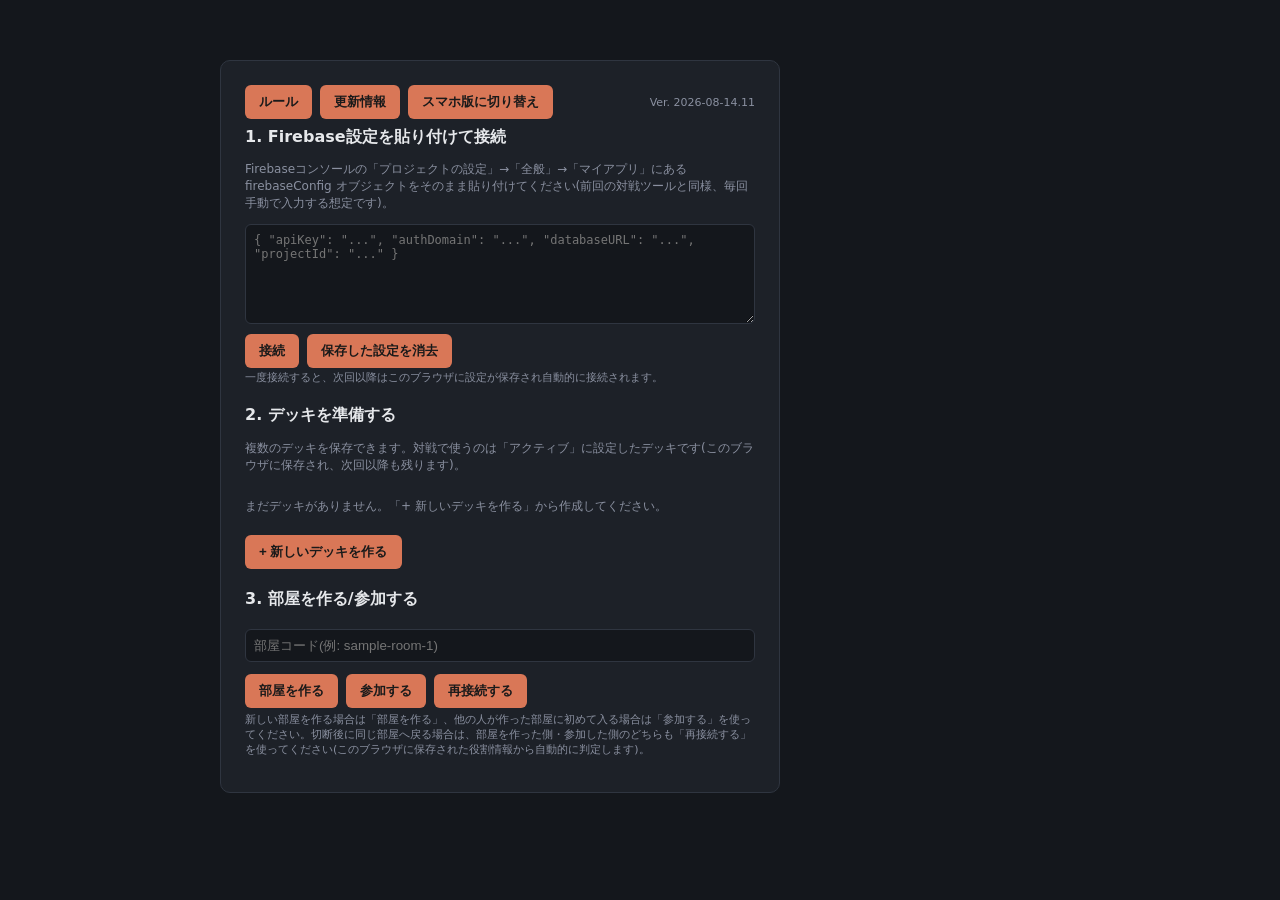
==== commit 6930f47d: "Update online.html" ====
--- a/ui/online.html
+++ b/ui/online.html
@@ -251,6 +251,7 @@
       <div style="display:flex; gap:8px;">
         <button class="btn-open-rules">ルール</button>
         <button class="btn-open-patchnotes">更新情報</button>
+        <button class="btn-toggle-view-mode">スマホ版に切り替え</button>
       </div>
       <p id="app-version-label" style="font-size:11px;color:var(--muted);margin:0;">Ver. -</p>
     </div>
@@ -321,6 +322,8 @@
       <div id="header-end-game-controls">
         <button class="btn-open-rules">ルール</button>
         <button class="btn-open-patchnotes">更新情報</button>
+        <button class="btn-toggle-view-mode">スマホ版に切り替え</button>
+        <button id="btn-toggle-log">ログ</button>
         <button id="btn-end-game">ゲームを終了する</button>
         <button id="btn-end-game-confirm" style="display:none;">本当に終了する(部屋のデータを削除します)</button>
       </div>
--- a/ui/style.css
+++ b/ui/style.css
@@ -314,6 +314,11 @@
   50% { box-shadow: 0 0 12px 4px rgba(255, 62, 200, 0.65); }
 }
 .card.empty-slot { background: transparent; border-style: dashed; color: var(--muted); cursor: default; align-items: center; justify-content: center; }
+.card.empty-slot.poisoned-slot {
+  border-color: #7a4fb8;
+  color: #c9a3ff;
+  background: rgba(122, 79, 184, 0.15);
+}
 .card.event-zone { border-color: var(--tier-event); color: var(--tier-event); font-size: 11px; }
 .card .name { font-weight: 600; }
 /* .race-line(カードの種類表示)は.card以外の場所(デッキ編集画面の.deck-card等)でも
@@ -558,17 +563,21 @@
 .zone-modal-card-name {
   font-weight: 600;
   color: var(--text);
+  cursor: help; /* カーソルを合わせると効果ツールチップが出ることが分かるように */
 }
 .zone-modal-card-meta {
   font-size: 11px;
   color: var(--accent2);
   margin-top: 2px;
 }
-.zone-modal-card-effect {
-  font-size: 11.5px;
-  color: var(--muted);
-  line-height: 1.5;
-  margin-top: 4px;
+/* 2026/08/21変更: 効果文は常時表示すると幅を取って確認しづらいとの要望を受け、
+   カード名にカーソルを合わせたときだけ表示するツールチップ方式に変更した
+   (手札・デッキ構築画面のcard-effect-tooltipと同じ仕組みを流用) */
+#zone-modal-content > .zone-modal-card {
+  position: relative; /* ツールチップの基準位置にする */
+}
+.zone-modal-card:hover .card-effect-tooltip {
+  opacity: 1;
 }
 
 #picker-modal-list {
@@ -849,3 +858,91 @@
   15% { opacity: 1; transform: translate(-50%, -6px) scale(1.05); }
   100% { opacity: 0; transform: translate(-50%, -34px) scale(1); }
 }
+
+/* ==========================================================
+   スマホの横画面(ランドスケープ)対応(2026/08/21追加)
+   PC・タブレット前提の元レイアウト(盤面/手札を横長に並べる構成)は
+   横画面のスマホ(幅は広いが高さが低い)とも相性が良いため、構造の
+   作り直しはせず、余白・フォント・固定幅を画面の高さに応じて縮小する
+   ことで対応する。判定は「横向き」かつ「画面の高さが低い」の両方を
+   条件にすることで、タブレットの横画面(高さに余裕がある)には影響
+   しないようにしている。
+   ========================================================== */
+@media (orientation: landscape) and (max-height: 500px) {
+  header {
+    padding: 6px 10px;
+  }
+  header h1 { font-size: 13px; }
+  header .sub { display: none; } /* 副題は幅の余裕がないので隠す */
+  #turn-info { font-size: 11px; }
+  #header-end-game-controls button { padding: 3px 7px; font-size: 10px; }
+
+  main {
+    padding: 6px;
+    gap: 6px;
+  }
+  .player-area {
+    padding: 5px 8px;
+  }
+  .player-area h2 { font-size: 12px; margin-bottom: 3px; }
+  .mini-stats { font-size: 10.5px; gap: 10px; margin: 2px 0; }
+
+  /* 盤面グリッドの固定幅(左列・イベントゾーン・右列)を縮小し、
+     場のカード自体にもっと横幅を割けるようにする */
+  .board-layout {
+    grid-template-columns: 62px 1fr 60px 60px;
+    gap: 5px;
+  }
+  .board-row { gap: 4px; }
+  .hand-row { gap: 4px; min-height: 46px; }
+
+  .card {
+    padding: 3px 5px;
+    font-size: 10px;
+    min-height: 46px;
+    border-radius: 4px;
+  }
+
+  /* 左列/右列/イベントゾーンのシールド・HP・超越・デッキ等の表示も、
+     縮めたグリッド幅(62px/60px)に収まるよう余白・フォントを縮小する */
+  .zone-box {
+    padding: 3px 4px;
+    min-height: 38px;
+    border-radius: 4px;
+  }
+  .zone-box .zone-label { font-size: 8.5px; }
+  .zone-box .zone-value { font-size: 13px; margin-top: 0; }
+  .zone-box.transcend-box .zone-value { font-size: 9.5px; }
+  .side-col.left-col, .right-stack { gap: 4px; }
+  .deck-zone-box { min-height: 32px; }
+
+  .controls { padding: 3px 0; gap: 4px; }
+  .controls button { padding: 5px 10px; font-size: 12px; }
+  #selection-info { font-size: 10.5px; min-height: 12px; }
+
+  /* ログパネルは常時表示だと280px分の横幅を占有してしまい、ただでさえ
+     狭い横画面ではゲーム本体を圧迫するため、既定では折りたたみ、
+     ヘッダーのボタンから開閉できるようにする(下記JS側の対応が必要) */
+  body {
+    grid-template-columns: 1fr 0px;
+  }
+  body.log-open {
+    grid-template-columns: 1fr 200px;
+  }
+  #log-panel {
+    display: none;
+    font-size: 10px;
+    padding: 6px;
+  }
+  body.log-open #log-panel {
+    display: block;
+  }
+  #btn-toggle-log {
+    display: inline-block;
+  }
+}
+
+/* #btn-toggle-log は横画面の狭い時だけ使うボタンのため、それ以外では常に隠す */
+#btn-toggle-log {
+  display: none;
+}
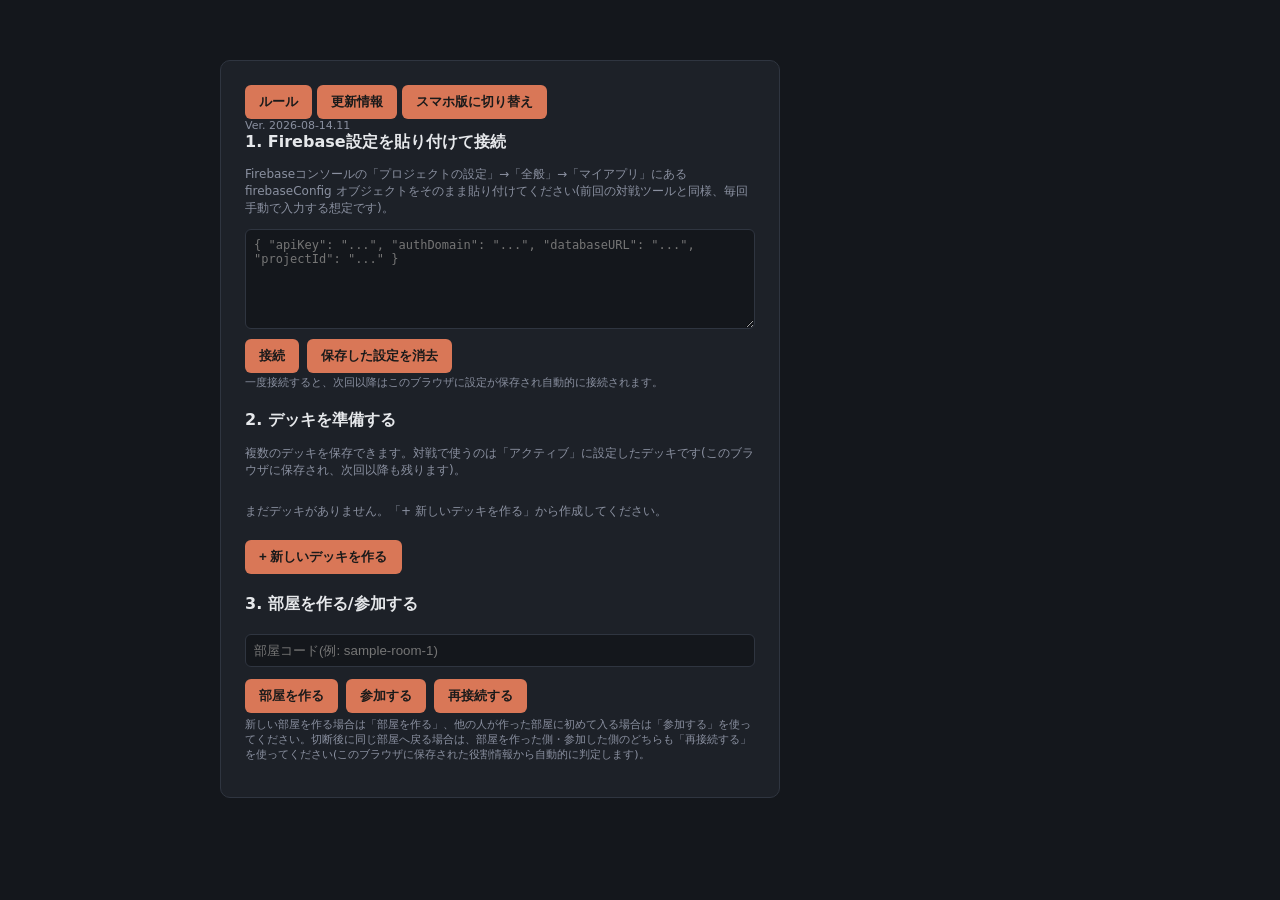
==== commit cf28c75c: "Update online.html" ====
--- a/ui/online.html
+++ b/ui/online.html
@@ -247,8 +247,8 @@
 </head>
 <body class="page-online">
   <div id="setup-screen">
-    <div style="display:flex; justify-content:space-between; align-items:center; margin-bottom:8px;">
-      <div style="display:flex; gap:8px;">
+    <div class="home-header-row">
+      <div class="home-header-buttons">
         <button class="btn-open-rules">ルール</button>
         <button class="btn-open-patchnotes">更新情報</button>
         <button class="btn-toggle-view-mode">スマホ版に切り替え</button>
